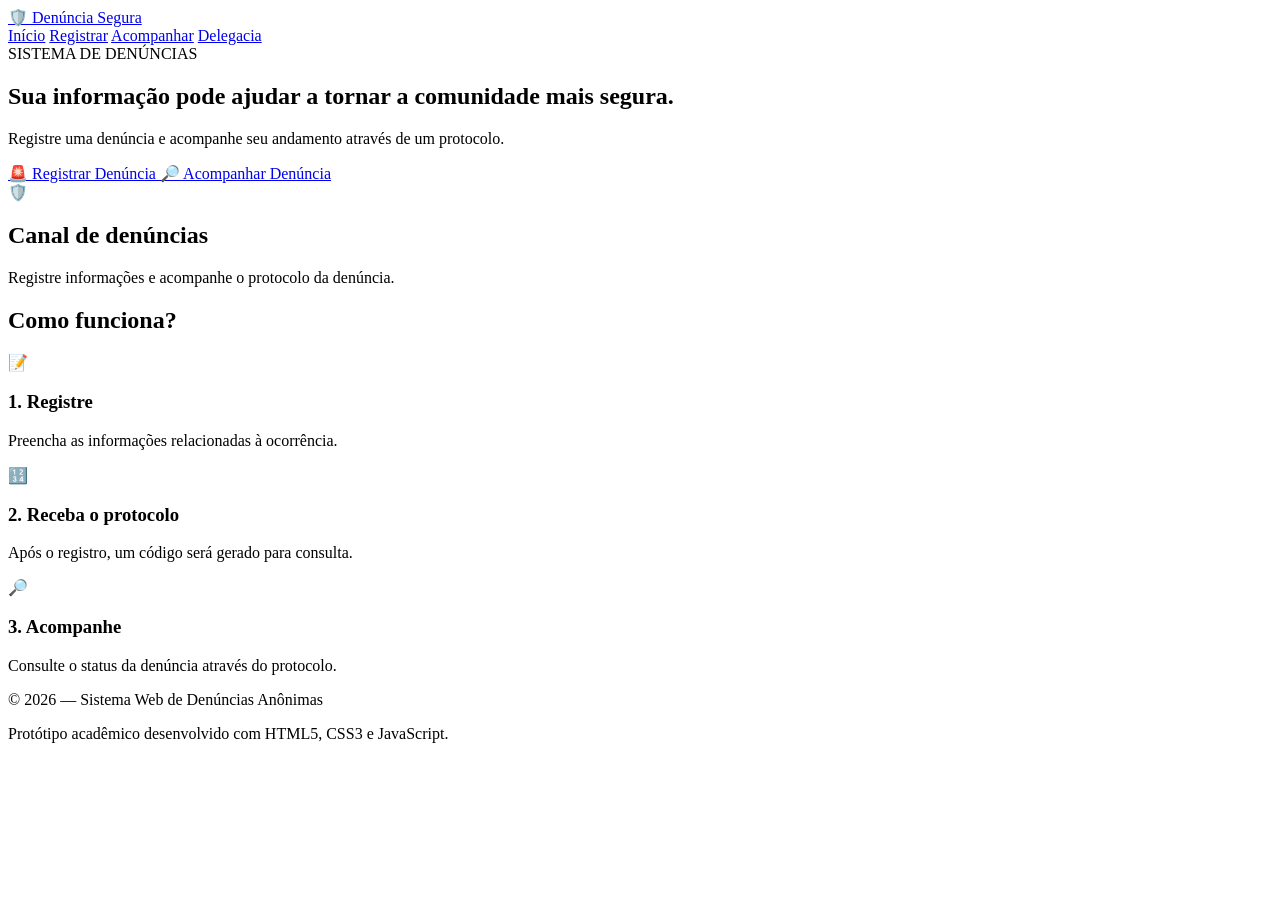
==== index.html @ f2740393 "Add files via upload" ====
<!DOCTYPE html>
<html lang="pt-BR">

<head>
    <meta charset="UTF-8">
    <meta name="viewport" content="width=device-width, initial-scale=1.0">

    <title>Denúncia Segura</title>

    <link rel="stylesheet" href="css/style.css">
</head>

<body>

<header class="header">

    <div class="container header-content">

        <a href="index.html" class="logo">
            🛡️ Denúncia Segura
        </a>

        <nav>
            <a href="index.html">Início</a>
            <a href="denunciante.html">Registrar</a>
            <a href="acompanhar.html">Acompanhar</a>
            <a href="admin.html">Delegacia</a>
        </nav>

    </div>

</header>

<main>

    <section class="hero">

        <div class="container hero-content">

            <div class="hero-text">

                <span class="badge">
                    SISTEMA DE DENÚNCIAS
                </span>

                <h1>
                    Sua informação pode ajudar
                    a tornar a comunidade mais segura.
                </h1>

                <p>
                    Registre uma denúncia e acompanhe
                    seu andamento através de um protocolo.
                </p>

                <div class="hero-buttons">

                    <a
                        href="denunciante.html"
                        class="btn btn-primary"
                    >
                        🚨 Registrar Denúncia
                    </a>

                    <a
                        href="acompanhar.html"
                        class="btn btn-secondary"
                    >
                        🔎 Acompanhar Denúncia
                    </a>

                </div>

            </div>

            <div class="hero-card">

                <div class="shield">
                    🛡️
                </div>

                <h2>
                    Canal de denúncias
                </h2>

                <p>
                    Registre informações e acompanhe
                    o protocolo da denúncia.
                </p>

            </div>

        </div>

    </section>


    <section class="features">

        <div class="container">

            <h2 class="section-title">
                Como funciona?
            </h2>

            <div class="cards">

                <article class="card">

                    <div class="card-icon">
                        📝
                    </div>

                    <h3>
                        1. Registre
                    </h3>

                    <p>
                        Preencha as informações
                        relacionadas à ocorrência.
                    </p>

                </article>


                <article class="card">

                    <div class="card-icon">
                        🔢
                    </div>

                    <h3>
                        2. Receba o protocolo
                    </h3>

                    <p>
                        Após o registro, um código será
                        gerado para consulta.
                    </p>

                </article>


                <article class="card">

                    <div class="card-icon">
                        🔎
                    </div>

                    <h3>
                        3. Acompanhe
                    </h3>

                    <p>
                        Consulte o status da denúncia
                        através do protocolo.
                    </p>

                </article>

            </div>

        </div>

    </section>

</main>


<footer class="footer">

    <div class="container">

        <p>
            © 2026 — Sistema Web de Denúncias Anônimas
        </p>

        <p>
            Protótipo acadêmico desenvolvido com
            HTML5, CSS3 e JavaScript.
        </p>

    </div>

</footer>


<script src="js/script.js"></script>

</body>
</html>
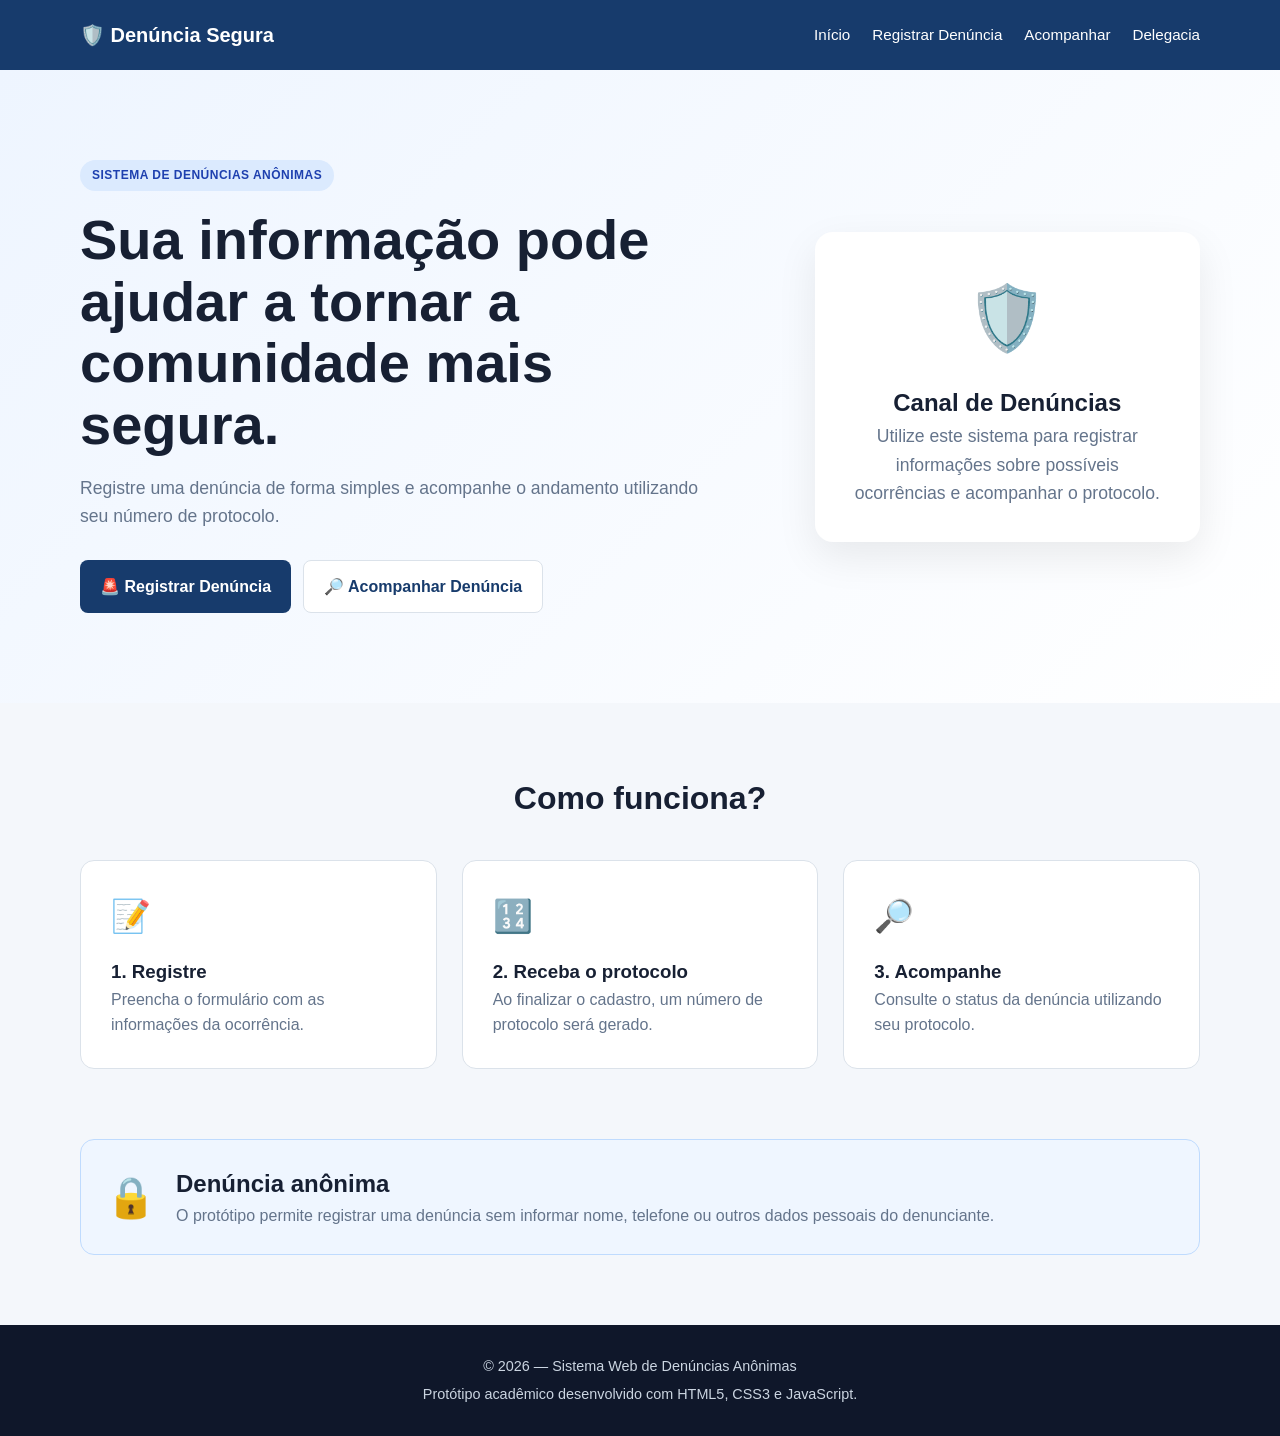
==== commit efd47012: "Add files via upload" ====
--- a/index.html
+++ b/index.html
@@ -5,187 +5,243 @@
     <meta charset="UTF-8">
     <meta name="viewport" content="width=device-width, initial-scale=1.0">
 
+    <meta name="description" content="Sistema Web de Denúncias Anônimas">
+
     <title>Denúncia Segura</title>
 
-    <link rel="stylesheet" href="css/style.css">
+    <link rel="stylesheet" href="style.css">
 </head>
 
 <body>
 
-<header class="header">
-
-    <div class="container header-content">
-
-        <a href="index.html" class="logo">
-            🛡️ Denúncia Segura
-        </a>
-
-        <nav>
-            <a href="index.html">Início</a>
-            <a href="denunciante.html">Registrar</a>
-            <a href="acompanhar.html">Acompanhar</a>
-            <a href="admin.html">Delegacia</a>
-        </nav>
-
-    </div>
-
-</header>
-
-<main>
-
-    <section class="hero">
-
-        <div class="container hero-content">
-
-            <div class="hero-text">
-
-                <span class="badge">
-                    SISTEMA DE DENÚNCIAS
-                </span>
-
-                <h1>
-                    Sua informação pode ajudar
-                    a tornar a comunidade mais segura.
-                </h1>
-
-                <p>
-                    Registre uma denúncia e acompanhe
-                    seu andamento através de um protocolo.
-                </p>
-
-                <div class="hero-buttons">
-
-                    <a
-                        href="denunciante.html"
-                        class="btn btn-primary"
-                    >
-                        🚨 Registrar Denúncia
-                    </a>
-
-                    <a
-                        href="acompanhar.html"
-                        class="btn btn-secondary"
-                    >
-                        🔎 Acompanhar Denúncia
-                    </a>
+    <!-- CABEÇALHO -->
+    <header class="header">
+
+        <div class="container header-content">
+
+            <a href="index.html" class="logo">
+                🛡️ Denúncia Segura
+            </a>
+
+            <nav class="menu">
+
+                <a href="index.html">
+                    Início
+                </a>
+
+                <a href="denunciante.html">
+                    Registrar Denúncia
+                </a>
+
+                <a href="acompanhar.html">
+                    Acompanhar
+                </a>
+
+                <a href="admin.html">
+                    Delegacia
+                </a>
+
+            </nav>
+
+        </div>
+
+    </header>
+
+
+    <!-- CONTEÚDO PRINCIPAL -->
+    <main>
+
+        <!-- HERO -->
+        <section class="hero">
+
+            <div class="container hero-content">
+
+                <div class="hero-text">
+
+                    <span class="badge">
+                        SISTEMA DE DENÚNCIAS ANÔNIMAS
+                    </span>
+
+                    <h1>
+                        Sua informação pode ajudar
+                        a tornar a comunidade mais segura.
+                    </h1>
+
+                    <p>
+                        Registre uma denúncia de forma simples
+                        e acompanhe o andamento utilizando
+                        seu número de protocolo.
+                    </p>
+
+                    <div class="hero-buttons">
+
+                        <a
+                            href="denunciante.html"
+                            class="btn btn-primary"
+                        >
+                            🚨 Registrar Denúncia
+                        </a>
+
+                        <a
+                            href="acompanhar.html"
+                            class="btn btn-secondary"
+                        >
+                            🔎 Acompanhar Denúncia
+                        </a>
+
+                    </div>
+
+                </div>
+
+
+                <div class="hero-card">
+
+                    <div class="shield">
+                        🛡️
+                    </div>
+
+                    <h2>
+                        Canal de Denúncias
+                    </h2>
+
+                    <p>
+                        Utilize este sistema para registrar
+                        informações sobre possíveis ocorrências
+                        e acompanhar o protocolo.
+                    </p>
 
                 </div>
 
             </div>
 
-            <div class="hero-card">
-
-                <div class="shield">
-                    🛡️
-                </div>
-
-                <h2>
-                    Canal de denúncias
+        </section>
+
+
+        <!-- COMO FUNCIONA -->
+        <section class="features">
+
+            <div class="container">
+
+                <h2 class="section-title">
+                    Como funciona?
                 </h2>
 
-                <p>
-                    Registre informações e acompanhe
-                    o protocolo da denúncia.
-                </p>
+                <div class="cards">
+
+
+                    <article class="card">
+
+                        <div class="card-icon">
+                            📝
+                        </div>
+
+                        <h3>
+                            1. Registre
+                        </h3>
+
+                        <p>
+                            Preencha o formulário com as
+                            informações da ocorrência.
+                        </p>
+
+                    </article>
+
+
+                    <article class="card">
+
+                        <div class="card-icon">
+                            🔢
+                        </div>
+
+                        <h3>
+                            2. Receba o protocolo
+                        </h3>
+
+                        <p>
+                            Ao finalizar o cadastro,
+                            um número de protocolo será gerado.
+                        </p>
+
+                    </article>
+
+
+                    <article class="card">
+
+                        <div class="card-icon">
+                            🔎
+                        </div>
+
+                        <h3>
+                            3. Acompanhe
+                        </h3>
+
+                        <p>
+                            Consulte o status da denúncia
+                            utilizando seu protocolo.
+                        </p>
+
+                    </article>
+
+                </div>
 
             </div>
 
+        </section>
+
+
+        <!-- INFORMAÇÕES -->
+        <section class="info-section">
+
+            <div class="container info-box">
+
+                <div>
+                    <span class="info-icon">
+                        🔒
+                    </span>
+                </div>
+
+                <div>
+
+                    <h2>
+                        Denúncia anônima
+                    </h2>
+
+                    <p>
+                        O protótipo permite registrar uma denúncia
+                        sem informar nome, telefone ou outros dados
+                        pessoais do denunciante.
+                    </p>
+
+                </div>
+
+            </div>
+
+        </section>
+
+    </main>
+
+
+    <!-- RODAPÉ -->
+    <footer class="footer">
+
+        <div class="container">
+
+            <p>
+                © 2026 — Sistema Web de Denúncias Anônimas
+            </p>
+
+            <p>
+                Protótipo acadêmico desenvolvido com HTML5,
+                CSS3 e JavaScript.
+            </p>
+
         </div>
 
-    </section>
-
-
-    <section class="features">
-
-        <div class="container">
-
-            <h2 class="section-title">
-                Como funciona?
-            </h2>
-
-            <div class="cards">
-
-                <article class="card">
-
-                    <div class="card-icon">
-                        📝
-                    </div>
-
-                    <h3>
-                        1. Registre
-                    </h3>
-
-                    <p>
-                        Preencha as informações
-                        relacionadas à ocorrência.
-                    </p>
-
-                </article>
-
-
-                <article class="card">
-
-                    <div class="card-icon">
-                        🔢
-                    </div>
-
-                    <h3>
-                        2. Receba o protocolo
-                    </h3>
-
-                    <p>
-                        Após o registro, um código será
-                        gerado para consulta.
-                    </p>
-
-                </article>
-
-
-                <article class="card">
-
-                    <div class="card-icon">
-                        🔎
-                    </div>
-
-                    <h3>
-                        3. Acompanhe
-                    </h3>
-
-                    <p>
-                        Consulte o status da denúncia
-                        através do protocolo.
-                    </p>
-
-                </article>
-
-            </div>
-
-        </div>
-
-    </section>
-
-</main>
-
-
-<footer class="footer">
-
-    <div class="container">
-
-        <p>
-            © 2026 — Sistema Web de Denúncias Anônimas
-        </p>
-
-        <p>
-            Protótipo acadêmico desenvolvido com
-            HTML5, CSS3 e JavaScript.
-        </p>
-
-    </div>
-
-</footer>
-
-
-<script src="js/script.js"></script>
+    </footer>
+
+
+    <script src="script.js"></script>
 
 </body>
-</html>
+
+</html>
--- a/style.css
+++ b/style.css
@@ -0,0 +1,1389 @@
+/* =========================================
+   CONFIGURAÇÕES GERAIS
+========================================= */
+
+* {
+    margin: 0;
+    padding: 0;
+    box-sizing: border-box;
+}
+
+
+:root {
+
+    --primary: #173b6c;
+
+    --primary-dark: #0d284c;
+
+    --secondary: #2563eb;
+
+    --background: #f4f7fb;
+
+    --white: #ffffff;
+
+    --text: #172033;
+
+    --muted: #64748b;
+
+    --border: #dbe2ea;
+
+    --success: #15803d;
+
+    --warning: #d97706;
+
+    --danger: #dc2626;
+
+}
+
+
+body {
+
+    font-family:
+        Arial,
+        Helvetica,
+        sans-serif;
+
+    background:
+        var(--background);
+
+    color:
+        var(--text);
+
+    line-height:
+        1.6;
+
+}
+
+
+/* =========================================
+   CONTAINER
+========================================= */
+
+.container {
+
+    width:
+        min(1120px, 92%);
+
+    margin:
+        0 auto;
+
+}
+
+
+.small-container {
+
+    max-width:
+        760px;
+
+}
+
+
+.form-container {
+
+    max-width:
+        850px;
+
+}
+
+
+/* =========================================
+   CABEÇALHO
+========================================= */
+
+.header {
+
+    background:
+        var(--primary);
+
+    color:
+        white;
+
+}
+
+
+.header-content {
+
+    min-height:
+        70px;
+
+    display:
+        flex;
+
+    align-items:
+        center;
+
+    justify-content:
+        space-between;
+
+    gap:
+        20px;
+
+}
+
+
+.logo {
+
+    color:
+        white;
+
+    text-decoration:
+        none;
+
+    font-size:
+        1.25rem;
+
+    font-weight:
+        bold;
+
+}
+
+
+.menu {
+
+    display:
+        flex;
+
+    align-items:
+        center;
+
+    gap:
+        22px;
+
+}
+
+
+.menu a {
+
+    color:
+        white;
+
+    text-decoration:
+        none;
+
+    font-size:
+        .95rem;
+
+}
+
+
+.menu a:hover {
+
+    text-decoration:
+        underline;
+
+}
+
+
+/* =========================================
+   HERO
+========================================= */
+
+.hero {
+
+    padding:
+        90px 0;
+
+    background:
+        linear-gradient(
+            135deg,
+            #eef5ff,
+            #ffffff
+        );
+
+}
+
+
+.hero-content {
+
+    display:
+        grid;
+
+    grid-template-columns:
+        1.4fr .8fr;
+
+    gap:
+        60px;
+
+    align-items:
+        center;
+
+}
+
+
+.badge {
+
+    display:
+        inline-block;
+
+    padding:
+        6px 12px;
+
+    border-radius:
+        30px;
+
+    background:
+        #dbeafe;
+
+    color:
+        #1e40af;
+
+    font-size:
+        .75rem;
+
+    font-weight:
+        bold;
+
+    letter-spacing:
+        .5px;
+
+}
+
+
+.hero h1 {
+
+    font-size:
+        clamp(
+            2rem,
+            5vw,
+            3.5rem
+        );
+
+    line-height:
+        1.1;
+
+    margin:
+        18px 0;
+
+}
+
+
+.hero p {
+
+    color:
+        var(--muted);
+
+    font-size:
+        1.1rem;
+
+    max-width:
+        650px;
+
+}
+
+
+.hero-buttons {
+
+    display:
+        flex;
+
+    gap:
+        12px;
+
+    margin-top:
+        30px;
+
+    flex-wrap:
+        wrap;
+
+}
+
+
+/* =========================================
+   BOTÕES
+========================================= */
+
+.btn {
+
+    display:
+        inline-flex;
+
+    align-items:
+        center;
+
+    justify-content:
+        center;
+
+    border:
+        none;
+
+    border-radius:
+        8px;
+
+    padding:
+        13px 20px;
+
+    text-decoration:
+        none;
+
+    cursor:
+        pointer;
+
+    font-weight:
+        bold;
+
+    transition:
+        .2s;
+
+}
+
+
+.btn-primary {
+
+    background:
+        var(--primary);
+
+    color:
+        white;
+
+}
+
+
+.btn-primary:hover {
+
+    background:
+        var(--primary-dark);
+
+    transform:
+        translateY(-1px);
+
+}
+
+
+.btn-secondary {
+
+    background:
+        white;
+
+    color:
+        var(--primary);
+
+    border:
+        1px solid var(--border);
+
+}
+
+
+.btn-secondary:hover {
+
+    background:
+        #f8fafc;
+
+}
+
+
+.btn-full {
+
+    width:
+        100%;
+
+}
+
+
+/* =========================================
+   CARD HERO
+========================================= */
+
+.hero-card {
+
+    background:
+        white;
+
+    padding:
+        35px;
+
+    border-radius:
+        18px;
+
+    box-shadow:
+        0 15px 40px
+        rgba(0, 0, 0, .08);
+
+    text-align:
+        center;
+
+}
+
+
+.shield {
+
+    font-size:
+        4rem;
+
+    margin-bottom:
+        15px;
+
+}
+
+
+/* =========================================
+   CARDS
+========================================= */
+
+.features {
+
+    padding:
+        70px 0;
+
+}
+
+
+.section-title {
+
+    text-align:
+        center;
+
+    margin-bottom:
+        35px;
+
+    font-size:
+        2rem;
+
+}
+
+
+.cards {
+
+    display:
+        grid;
+
+    grid-template-columns:
+        repeat(3, 1fr);
+
+    gap:
+        25px;
+
+}
+
+
+.card {
+
+    background:
+        white;
+
+    border:
+        1px solid var(--border);
+
+    padding:
+        30px;
+
+    border-radius:
+        14px;
+
+    transition:
+        .2s;
+
+}
+
+
+.card:hover {
+
+    transform:
+        translateY(-3px);
+
+    box-shadow:
+        0 10px 25px
+        rgba(0, 0, 0, .06);
+
+}
+
+
+.card-icon {
+
+    font-size:
+        2rem;
+
+    margin-bottom:
+        15px;
+
+}
+
+
+.card p {
+
+    color:
+        var(--muted);
+
+}
+
+
+/* =========================================
+   INFORMAÇÕES
+========================================= */
+
+.info-section {
+
+    padding:
+        0 0 70px;
+
+}
+
+
+.info-box {
+
+    display:
+        flex;
+
+    align-items:
+        center;
+
+    gap:
+        20px;
+
+    background:
+        #eff6ff;
+
+    border:
+        1px solid #bfdbfe;
+
+    padding:
+        25px;
+
+    border-radius:
+        14px;
+
+}
+
+
+.info-icon {
+
+    font-size:
+        2.5rem;
+
+}
+
+
+.info-box p {
+
+    color:
+        var(--muted);
+
+}
+
+
+/* =========================================
+   PÁGINAS
+========================================= */
+
+.page {
+
+    padding:
+        60px 0;
+
+    min-height:
+        calc(100vh - 140px);
+
+}
+
+
+.page-header {
+
+    margin-bottom:
+        30px;
+
+}
+
+
+.page-header h1 {
+
+    margin:
+        10px 0;
+
+    font-size:
+        2.3rem;
+
+}
+
+
+.page-header p {
+
+    color:
+        var(--muted);
+
+}
+
+
+/* =========================================
+   FORMULÁRIO
+========================================= */
+
+.form-card {
+
+    background:
+        white;
+
+    border:
+        1px solid var(--border);
+
+    border-radius:
+        14px;
+
+    padding:
+        30px;
+
+    box-shadow:
+        0 8px 25px
+        rgba(0, 0, 0, .04);
+
+}
+
+
+.alert {
+
+    padding:
+        15px;
+
+    margin-bottom:
+        25px;
+
+    border-radius:
+        8px;
+
+    background:
+        #eff6ff;
+
+    color:
+        #1e3a8a;
+
+}
+
+
+.form-group {
+
+    margin-bottom:
+        22px;
+
+}
+
+
+.form-row {
+
+    display:
+        grid;
+
+    grid-template-columns:
+        1fr 1fr;
+
+    gap:
+        20px;
+
+}
+
+
+label {
+
+    display:
+        block;
+
+    margin-bottom:
+        7px;
+
+    font-weight:
+        bold;
+
+}
+
+
+input,
+select,
+textarea {
+
+    width:
+        100%;
+
+    padding:
+        12px 14px;
+
+    border:
+        1px solid var(--border);
+
+    border-radius:
+        8px;
+
+    background:
+        white;
+
+    color:
+        var(--text);
+
+    font:
+        inherit;
+
+}
+
+
+input:focus,
+select:focus,
+textarea:focus {
+
+    outline:
+        2px solid #93c5fd;
+
+    border-color:
+        var(--secondary);
+
+}
+
+
+textarea {
+
+    resize:
+        vertical;
+
+}
+
+
+.checkbox {
+
+    display:
+        flex;
+
+    gap:
+        10px;
+
+    align-items:
+        center;
+
+    font-weight:
+        normal;
+
+}
+
+
+.checkbox input {
+
+    width:
+        auto;
+
+}
+
+
+/* =========================================
+   PROTOCOLO
+========================================= */
+
+.success-box {
+
+    background:
+        #ecfdf5;
+
+    color:
+        #166534;
+
+    border:
+        1px solid #bbf7d0;
+
+    padding:
+        25px;
+
+    margin-top:
+        25px;
+
+    border-radius:
+        12px;
+
+}
+
+
+.success-box h2 {
+
+    margin-bottom:
+        10px;
+
+}
+
+
+.success-box h3 {
+
+    font-size:
+        2rem;
+
+    margin:
+        15px 0;
+
+    letter-spacing:
+        2px;
+
+}
+
+
+.hidden {
+
+    display:
+        none;
+
+}
+
+
+/* =========================================
+   RESULTADO
+========================================= */
+
+.resultado {
+
+    margin-top:
+        25px;
+
+}
+
+
+/* =========================================
+   STATUS
+========================================= */
+
+.status {
+
+    display:
+        inline-block;
+
+    padding:
+        5px 10px;
+
+    border-radius:
+        20px;
+
+    font-size:
+        .8rem;
+
+    font-weight:
+        bold;
+
+}
+
+
+.status-recebida {
+
+    background:
+        #e0f2fe;
+
+    color:
+        #0369a1;
+
+}
+
+
+.status-analise {
+
+    background:
+        #fef3c7;
+
+    color:
+        #92400e;
+
+}
+
+
+.status-investigacao {
+
+    background:
+        #ede9fe;
+
+    color:
+        #6d28d9;
+
+}
+
+
+.status-finalizada {
+
+    background:
+        #dcfce7;
+
+    color:
+        #166534;
+
+}
+
+
+/* =========================================
+   DASHBOARD
+========================================= */
+
+.stats {
+
+    display:
+        grid;
+
+    grid-template-columns:
+        repeat(4, 1fr);
+
+    gap:
+        18px;
+
+    margin-bottom:
+        30px;
+
+}
+
+
+.stat-card {
+
+    background:
+        white;
+
+    padding:
+        22px;
+
+    border:
+        1px solid var(--border);
+
+    border-radius:
+        12px;
+
+}
+
+
+.stat-icon {
+
+    font-size:
+        1.5rem;
+
+}
+
+
+.stat-card strong {
+
+    display:
+        block;
+
+    font-size:
+        2rem;
+
+    margin:
+        5px 0;
+
+}
+
+
+.stat-card span {
+
+    color:
+        var(--muted);
+
+    font-size:
+        .9rem;
+
+}
+
+
+/* =========================================
+   PAINEL ADMINISTRATIVO
+========================================= */
+
+.admin-panel {
+
+    background:
+        white;
+
+    border:
+        1px solid var(--border);
+
+    border-radius:
+        14px;
+
+    overflow:
+        hidden;
+
+}
+
+
+.panel-header {
+
+    padding:
+        22px;
+
+    display:
+        flex;
+
+    justify-content:
+        space-between;
+
+    gap:
+        20px;
+
+    align-items:
+        center;
+
+    border-bottom:
+        1px solid var(--border);
+
+}
+
+
+.panel-header h2 {
+
+    margin-bottom:
+        4px;
+
+}
+
+
+.panel-header p {
+
+    color:
+        var(--muted);
+
+    font-size:
+        .9rem;
+
+}
+
+
+.filters {
+
+    display:
+        flex;
+
+    gap:
+        10px;
+
+}
+
+
+.filters input,
+.filters select {
+
+    width:
+        auto;
+
+    min-width:
+        190px;
+
+}
+
+
+/* =========================================
+   TABELA
+========================================= */
+
+.table-container {
+
+    overflow-x:
+        auto;
+
+}
+
+
+table {
+
+    width:
+        100%;
+
+    border-collapse:
+        collapse;
+
+}
+
+
+th,
+td {
+
+    padding:
+        15px;
+
+    border-bottom:
+        1px solid var(--border);
+
+    text-align:
+        left;
+
+}
+
+
+th {
+
+    background:
+        #f8fafc;
+
+    font-size:
+        .9rem;
+
+}
+
+
+td {
+
+    font-size:
+        .9rem;
+
+}
+
+
+.action-btn {
+
+    padding:
+        7px 10px;
+
+    border:
+        none;
+
+    border-radius:
+        6px;
+
+    cursor:
+        pointer;
+
+    background:
+        #dbeafe;
+
+    color:
+        #1e40af;
+
+    margin-right:
+        5px;
+
+    font-weight:
+        bold;
+
+}
+
+
+.action-btn:hover {
+
+    background:
+        #bfdbfe;
+
+}
+
+
+.delete-btn {
+
+    background:
+        #fee2e2;
+
+    color:
+        #991b1b;
+
+}
+
+
+.delete-btn:hover {
+
+    background:
+        #fecaca;
+
+}
+
+
+/* =========================================
+   RODAPÉ
+========================================= */
+
+.footer {
+
+    background:
+        #0f172a;
+
+    color:
+        #cbd5e1;
+
+    padding:
+        30px 0;
+
+    text-align:
+        center;
+
+    font-size:
+        .9rem;
+
+}
+
+
+.footer p + p {
+
+    margin-top:
+        5px;
+
+}
+
+
+/* =========================================
+   RESPONSIVIDADE
+========================================= */
+
+@media (max-width: 900px) {
+
+
+    .header-content {
+
+        flex-direction:
+            column;
+
+        padding:
+            18px 0;
+
+    }
+
+
+    .menu {
+
+        flex-wrap:
+            wrap;
+
+        justify-content:
+            center;
+
+    }
+
+
+    .hero {
+
+        padding:
+            60px 0;
+
+    }
+
+
+    .hero-content {
+
+        grid-template-columns:
+            1fr;
+
+        gap:
+            35px;
+
+    }
+
+
+    .cards {
+
+        grid-template-columns:
+            1fr;
+
+    }
+
+
+    .stats {
+
+        grid-template-columns:
+            repeat(2, 1fr);
+
+    }
+
+
+    .panel-header {
+
+        flex-direction:
+            column;
+
+        align-items:
+            stretch;
+
+    }
+
+
+    .filters {
+
+        flex-direction:
+            column;
+
+    }
+
+
+    .filters input,
+    .filters select {
+
+        width:
+            100%;
+
+        min-width:
+            0;
+
+    }
+
+}
+
+
+@media (max-width: 600px) {
+
+
+    .hero h1 {
+
+        font-size:
+            2rem;
+
+    }
+
+
+    .hero-buttons {
+
+        flex-direction:
+            column;
+
+    }
+
+
+    .hero-buttons .btn {
+
+        width:
+            100%;
+
+    }
+
+
+    .form-row {
+
+        grid-template-columns:
+            1fr;
+
+    }
+
+
+    .stats {
+
+        grid-template-columns:
+            1fr;
+
+    }
+
+
+    .form-card {
+
+        padding:
+            20px;
+
+    }
+
+
+    .info-box {
+
+        flex-direction:
+            column;
+
+        align-items:
+            flex-start;
+
+    }
+
+
+    .page {
+
+        padding:
+            40px 0;
+
+    }
+
+
+    .page-header h1 {
+
+        font-size:
+            1.9rem;
+
+    }
+
+
+    .menu {
+
+        gap:
+            12px;
+
+    }
+
+
+    .menu a {
+
+        font-size:
+            .85rem;
+
+    }
+
+}
